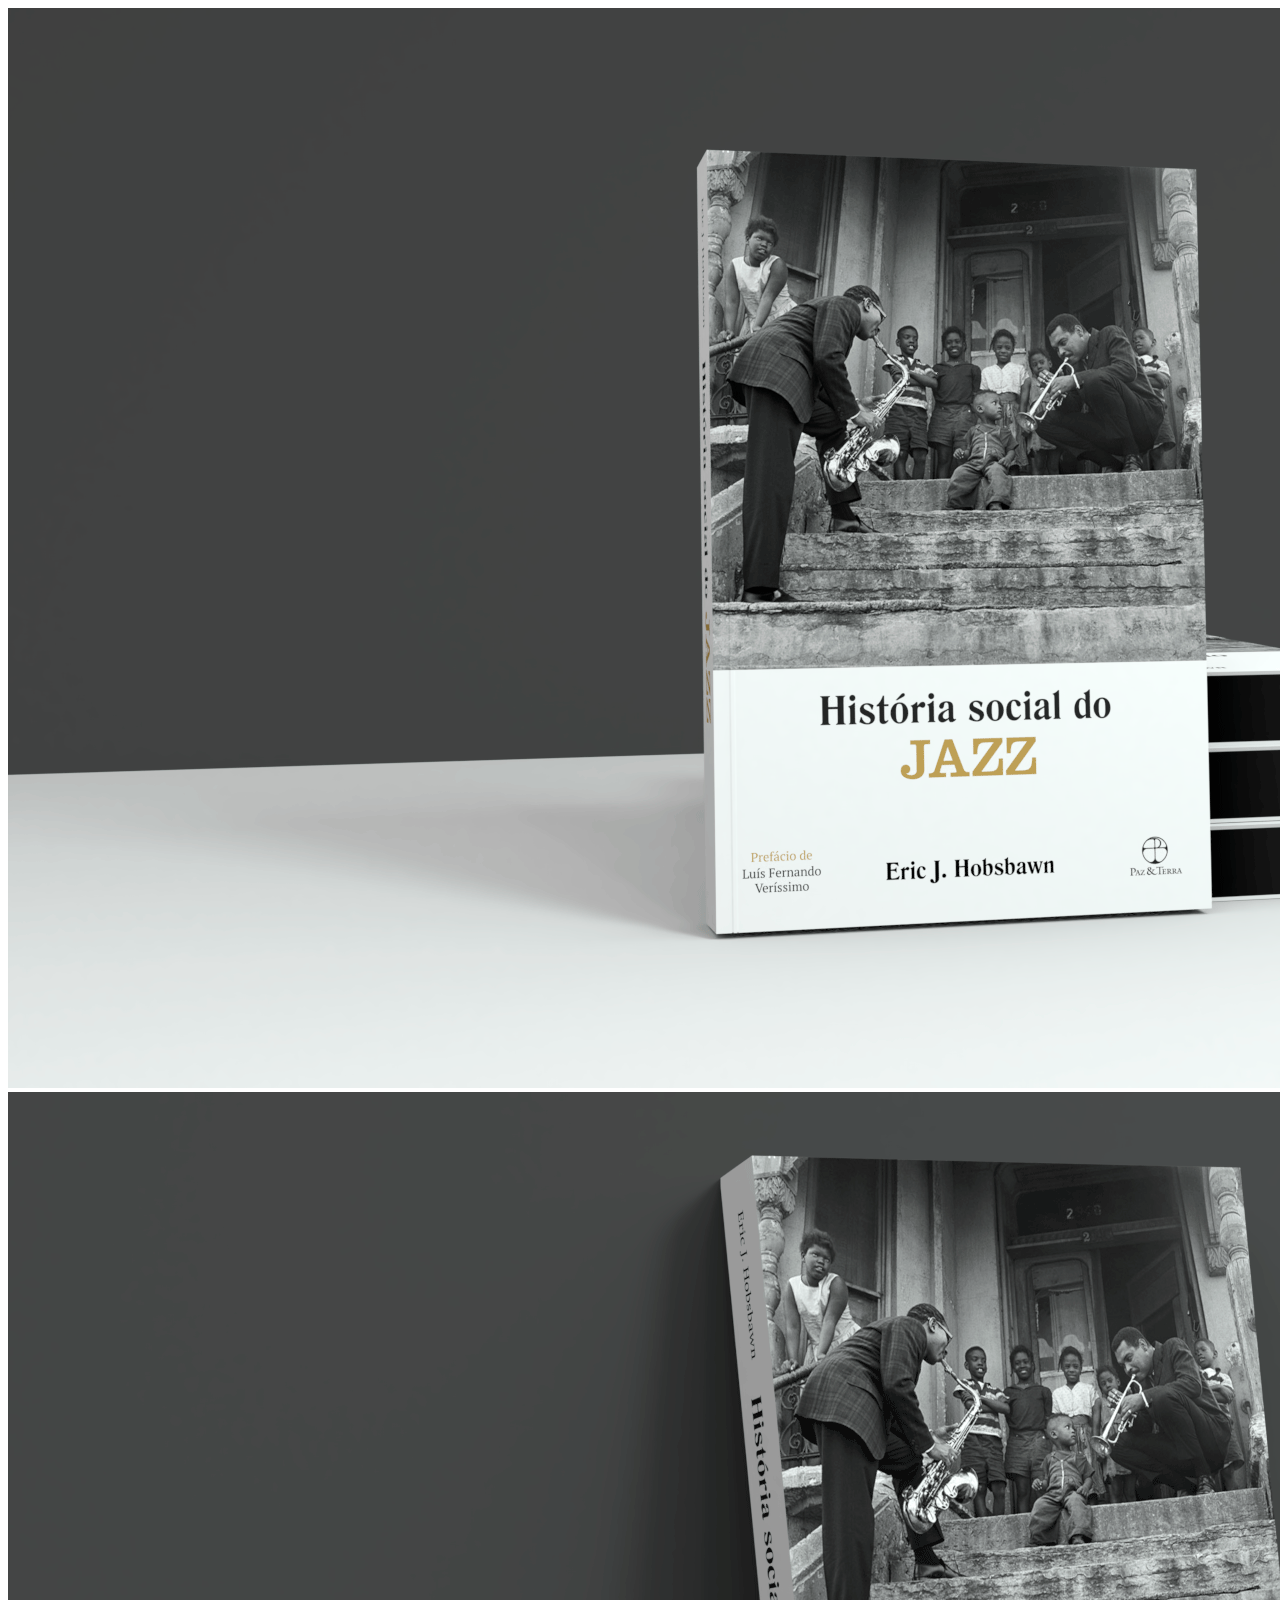
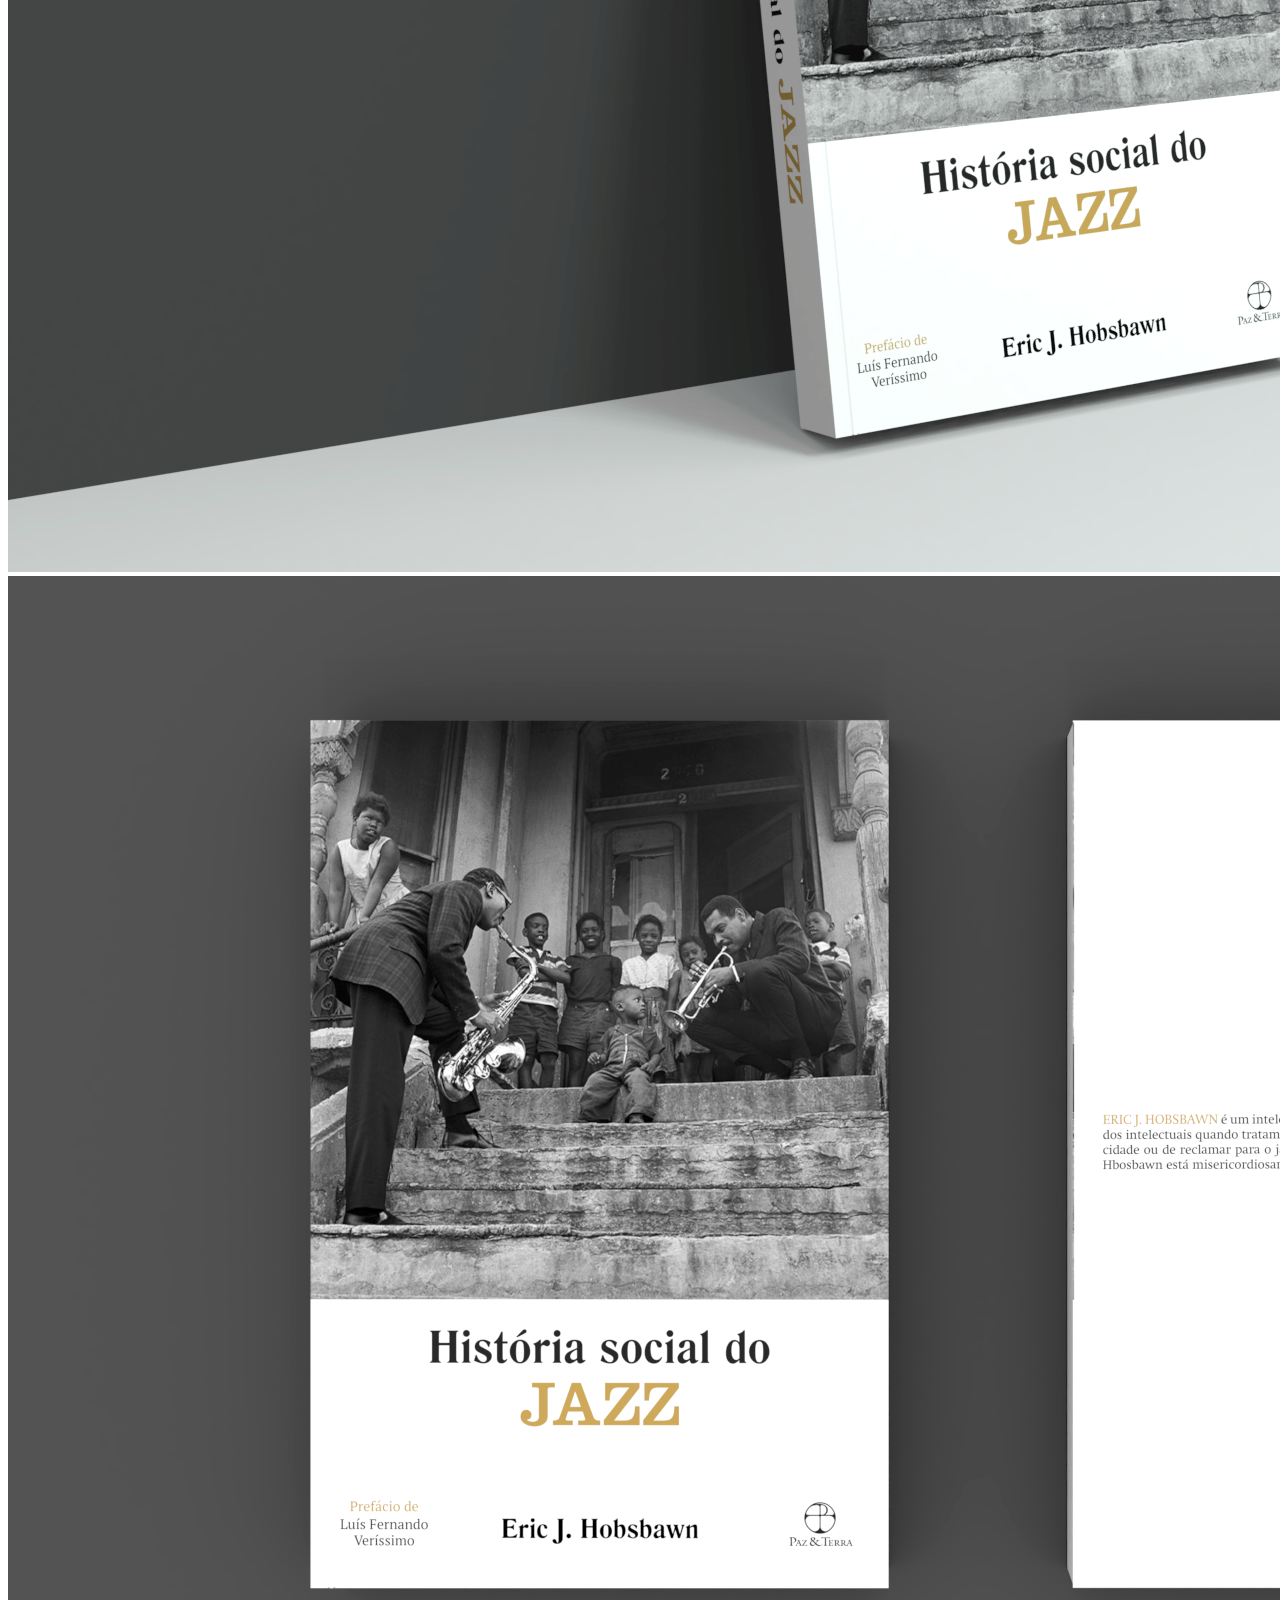
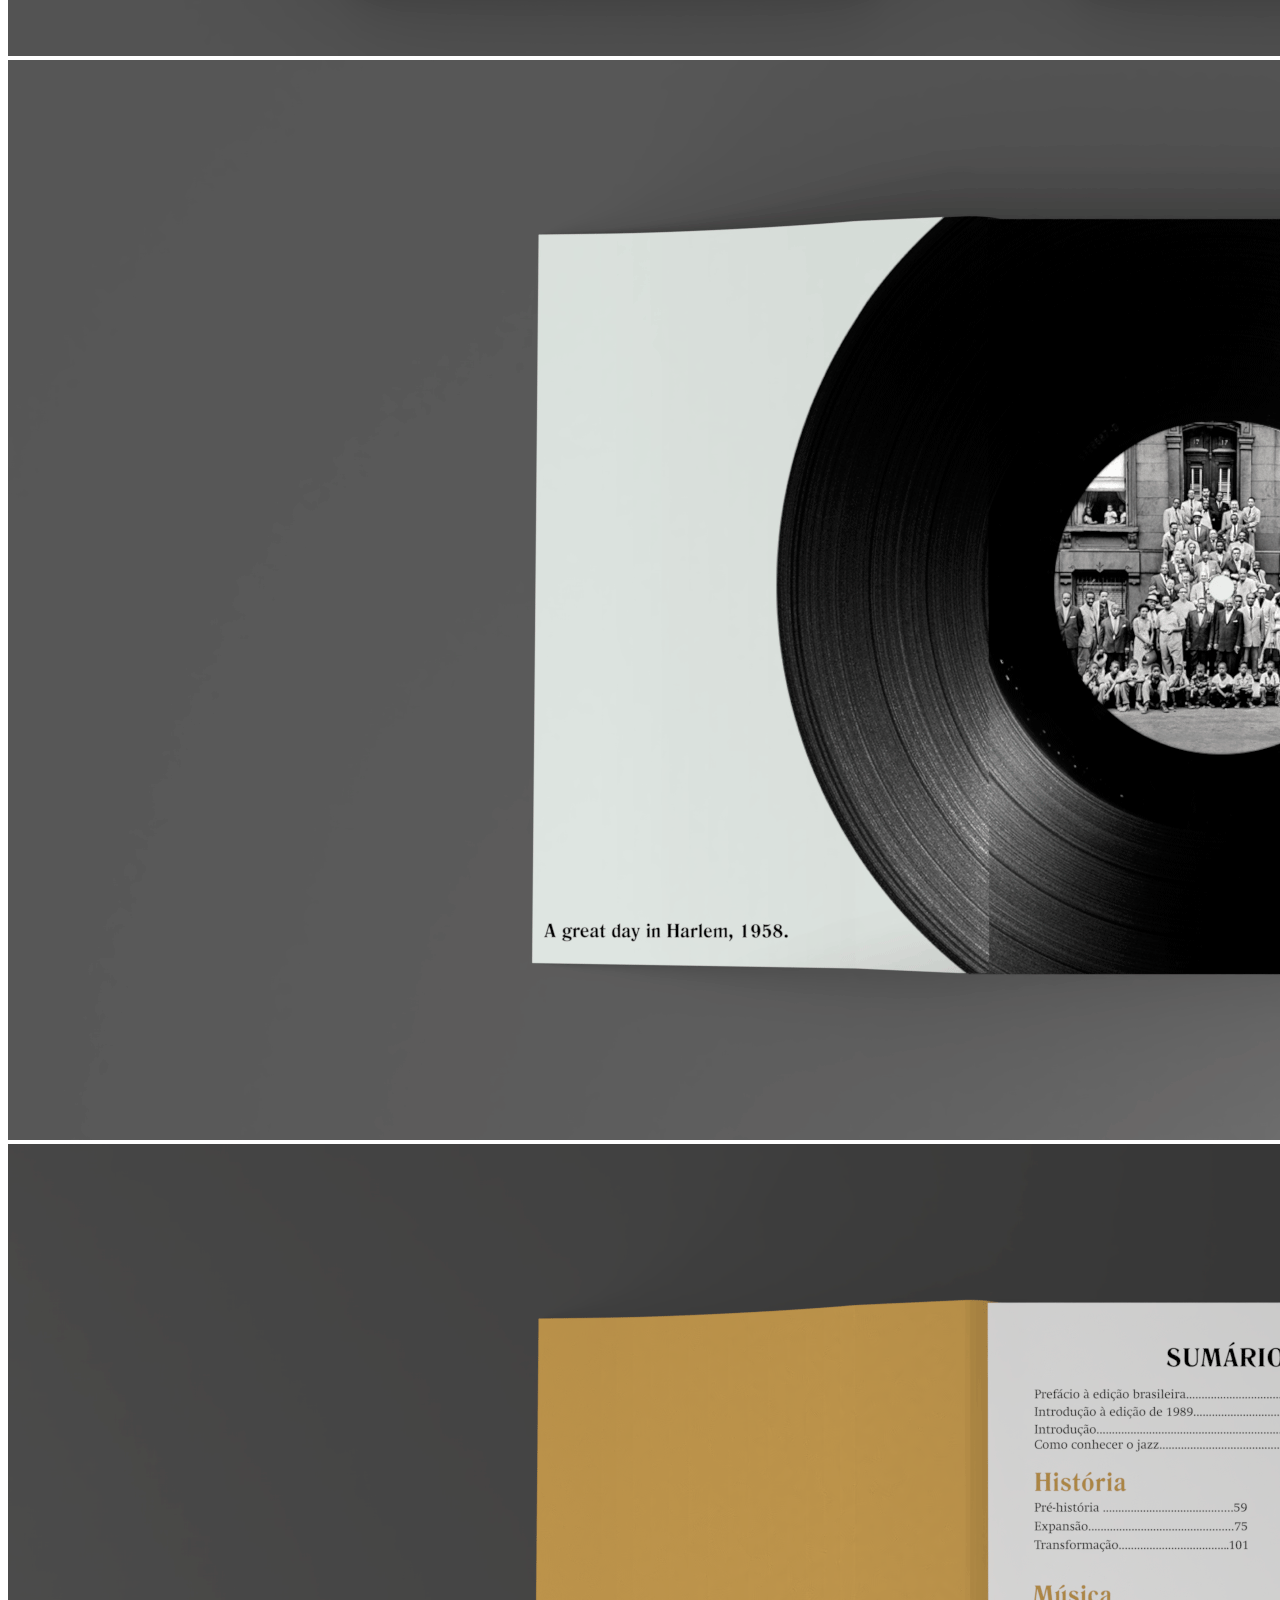
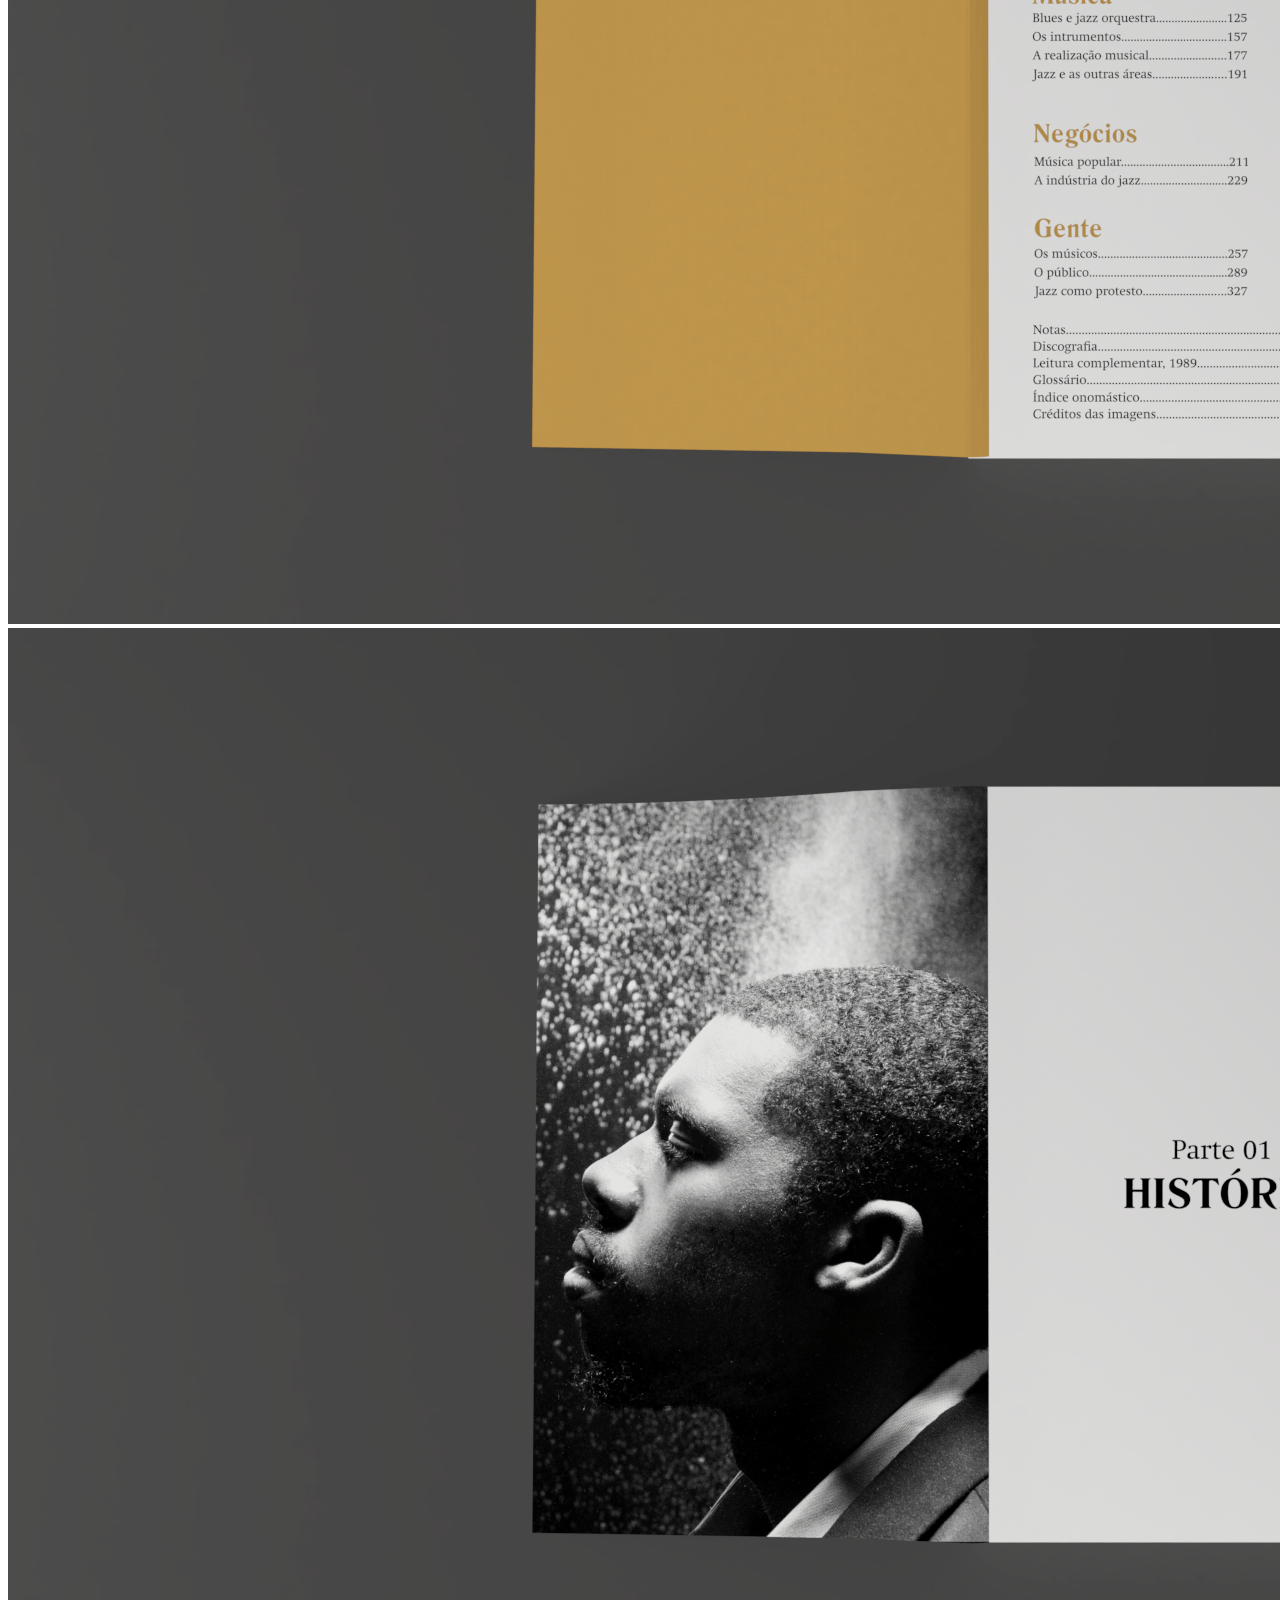
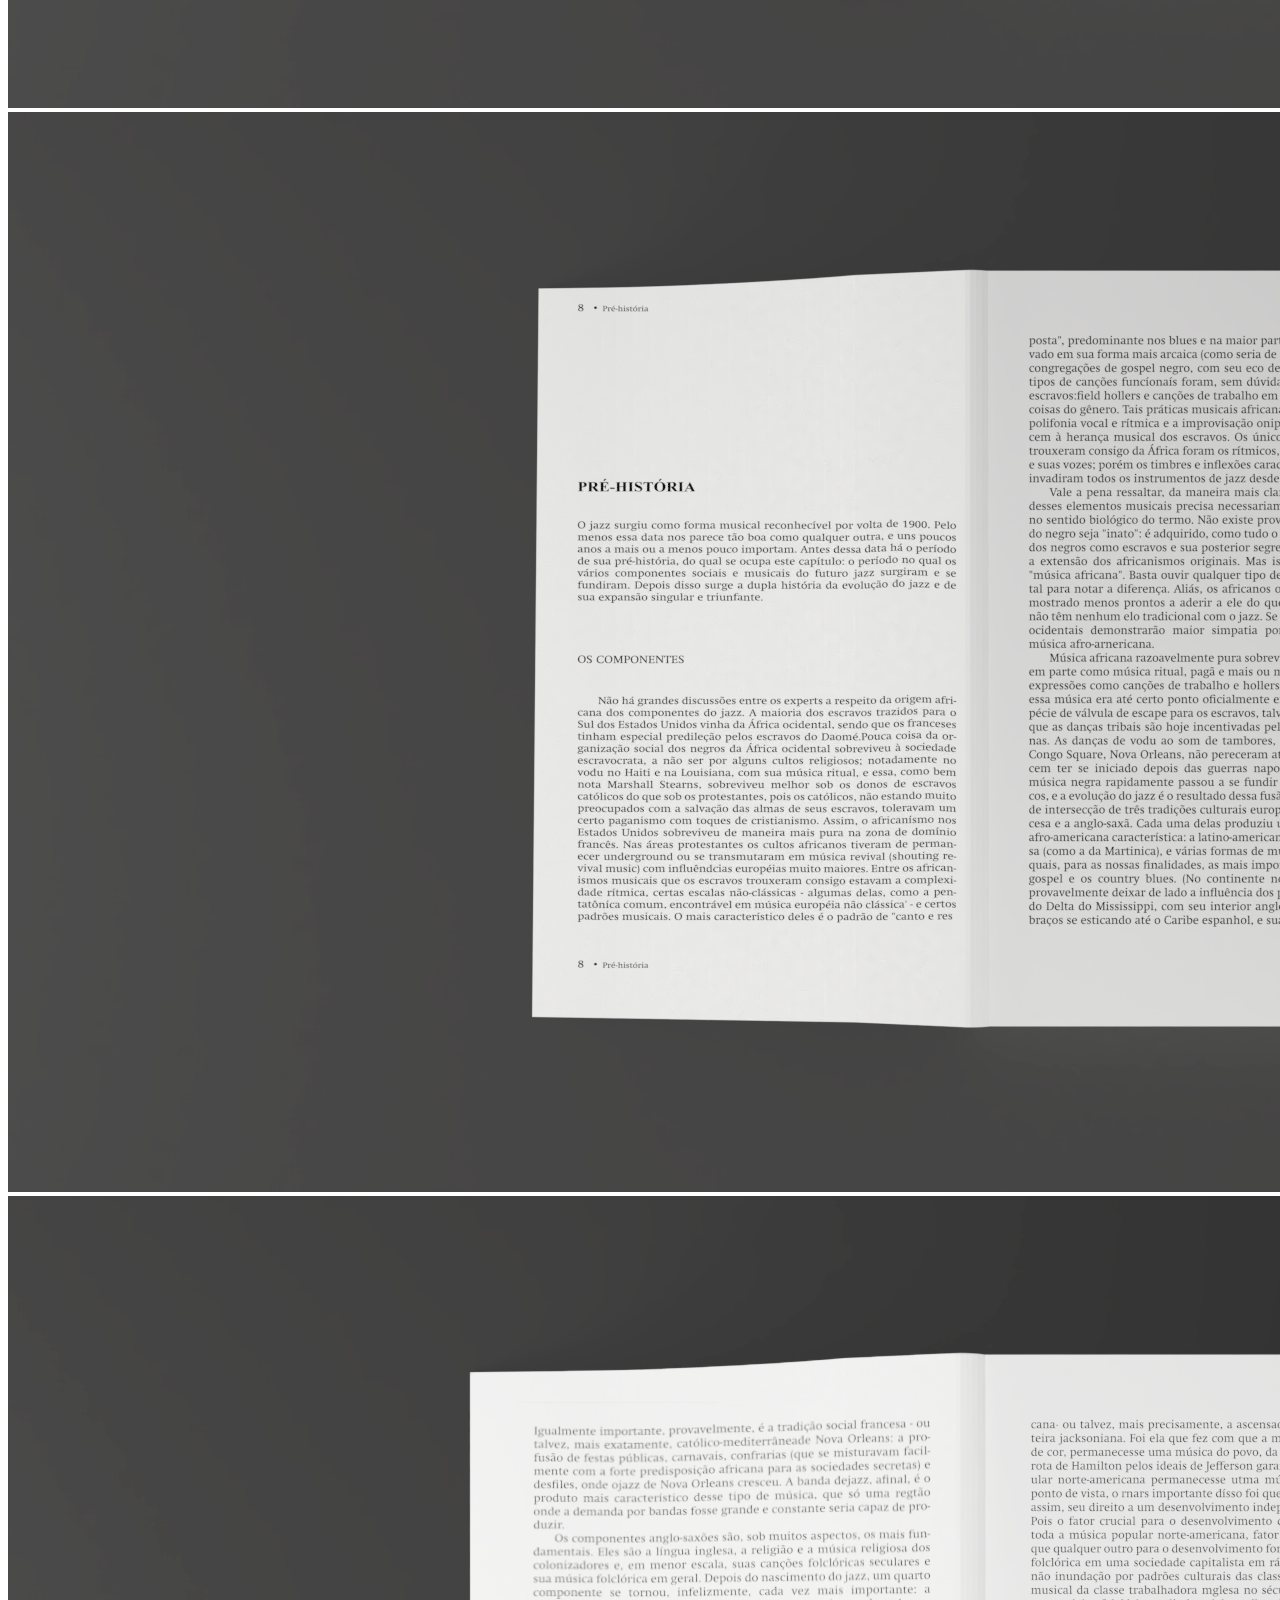
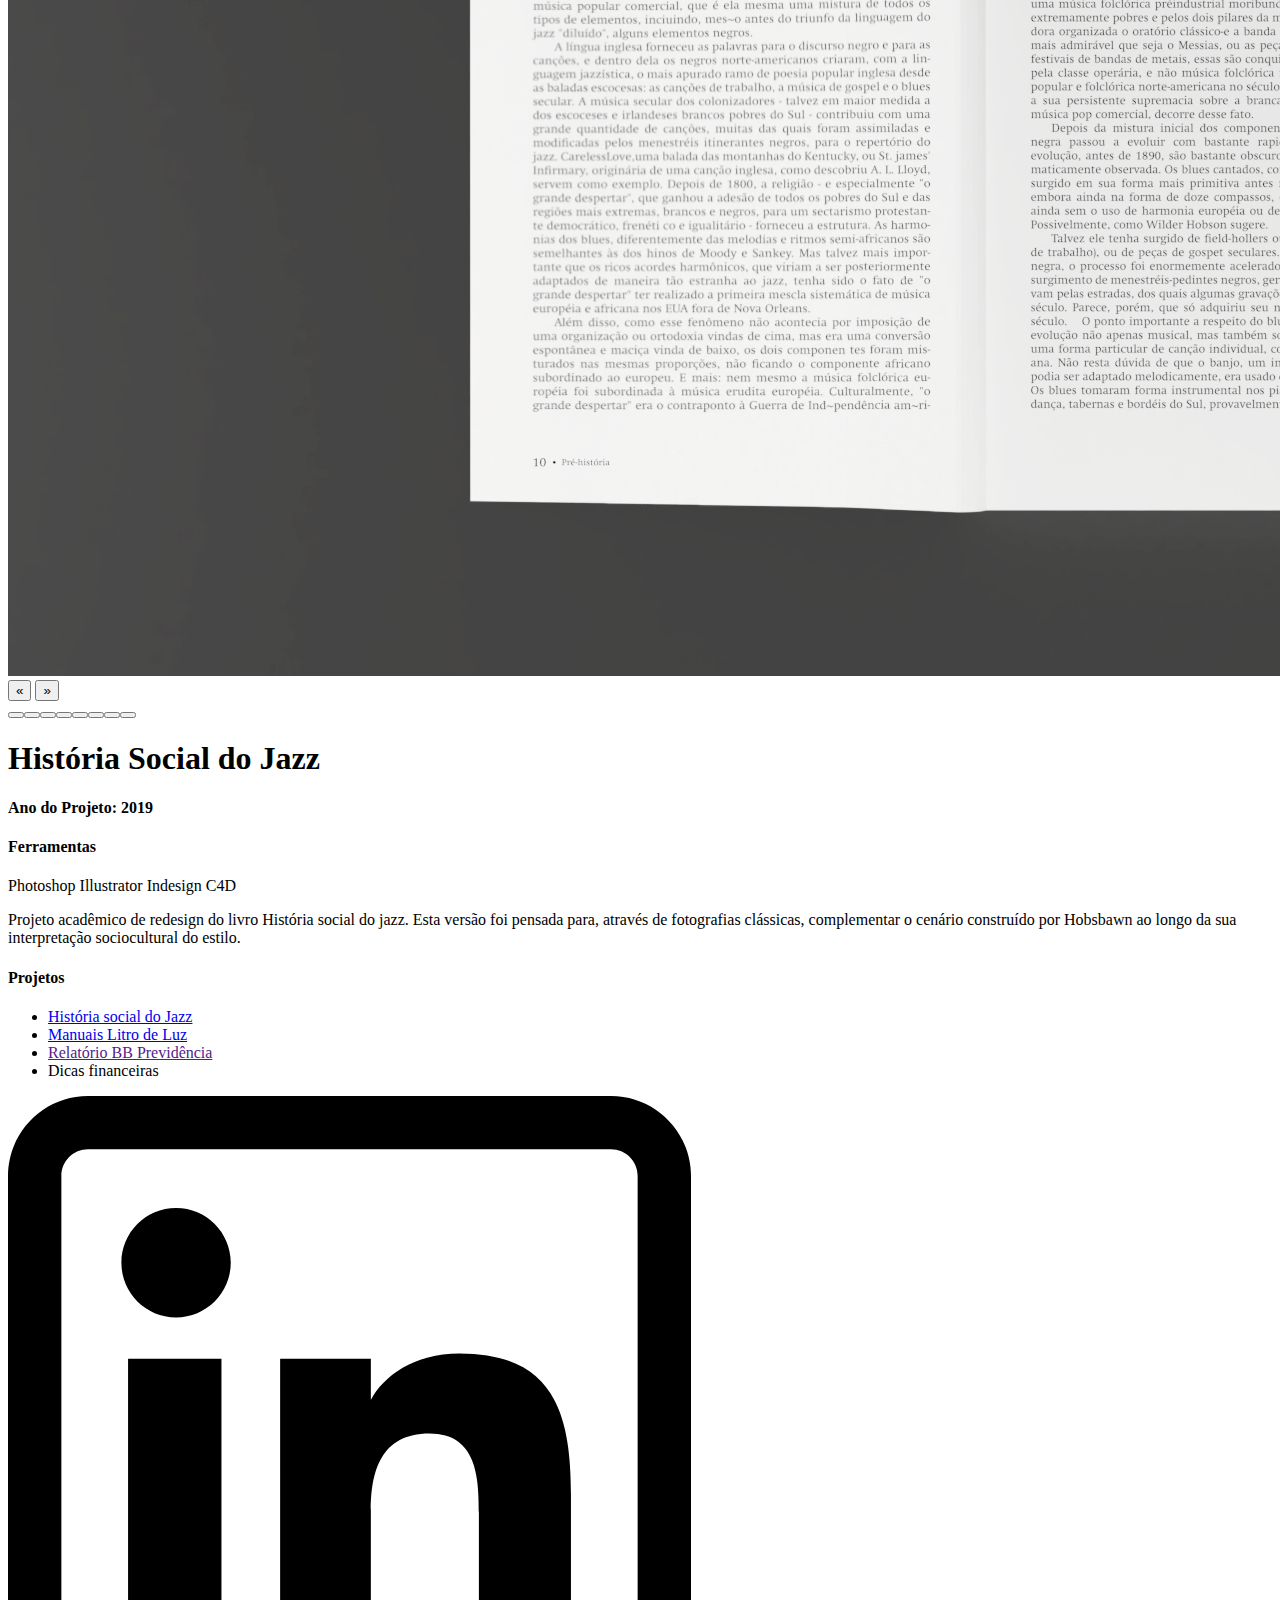
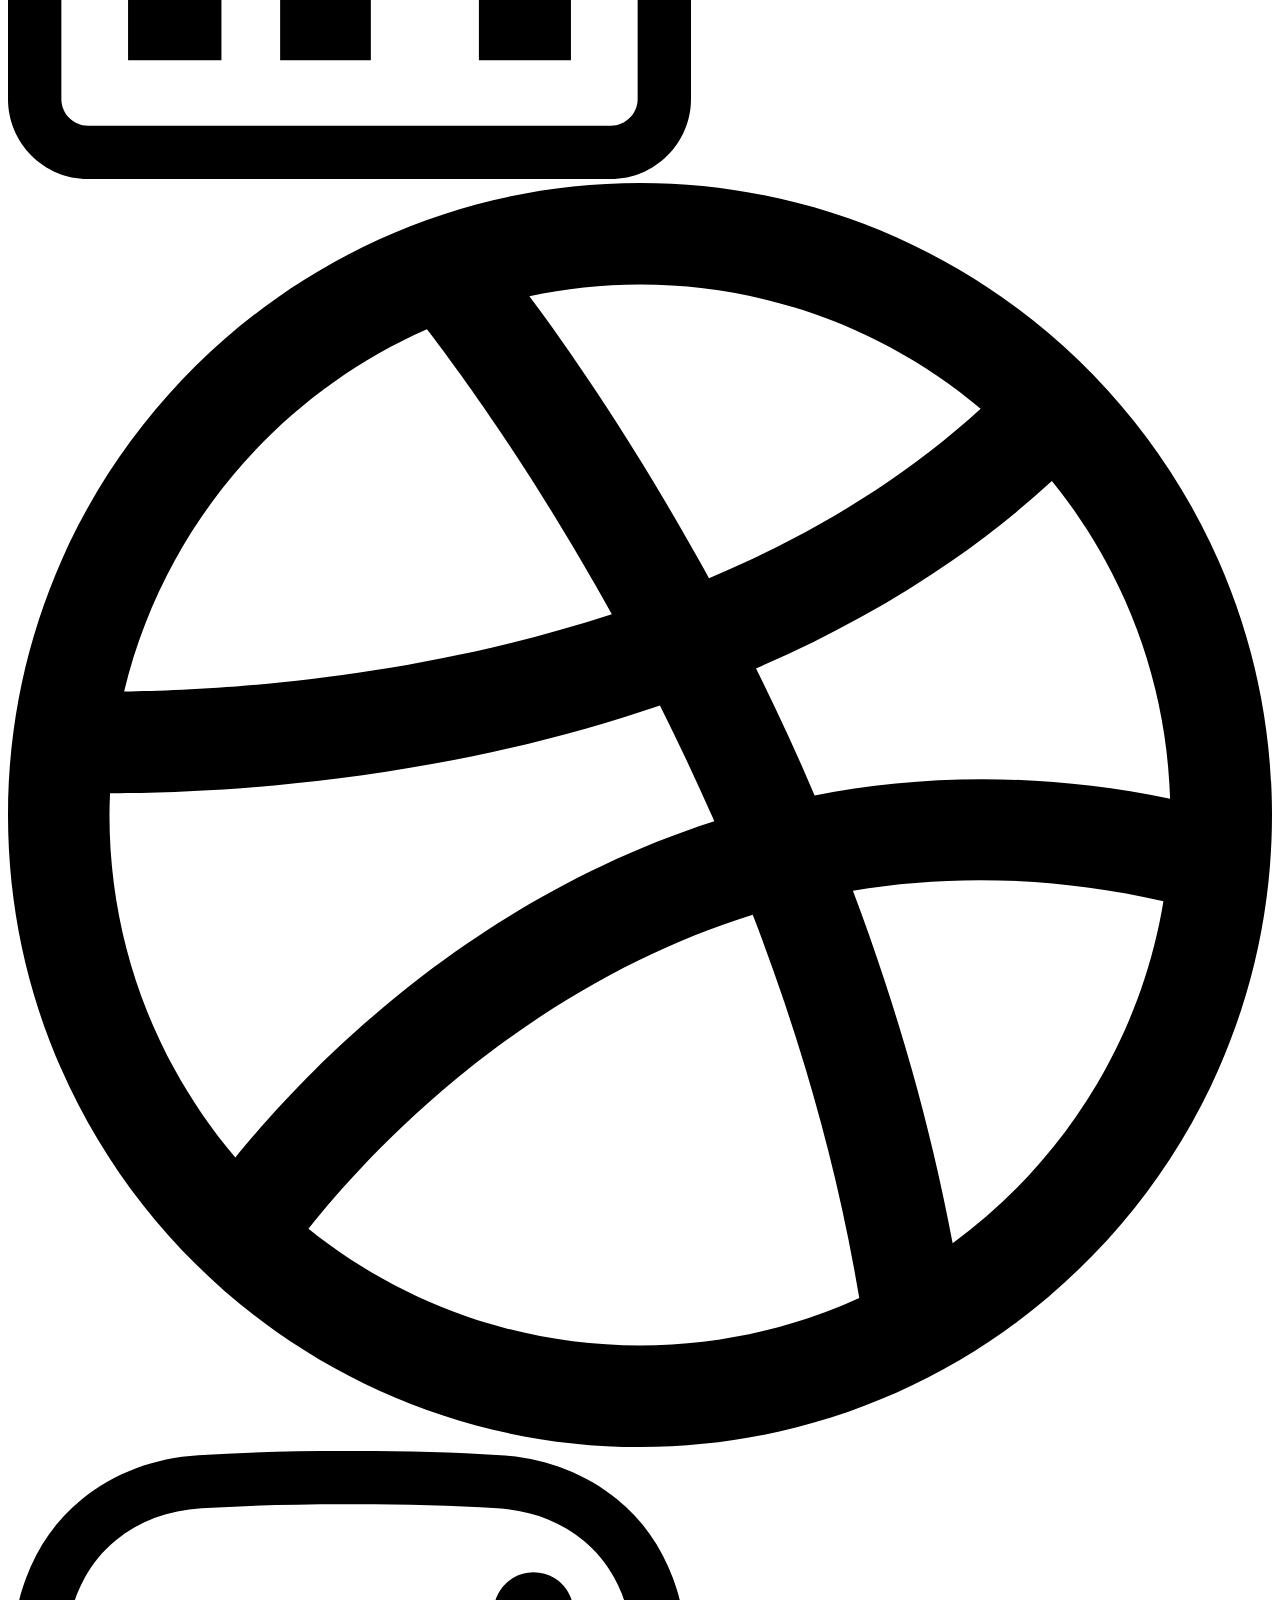
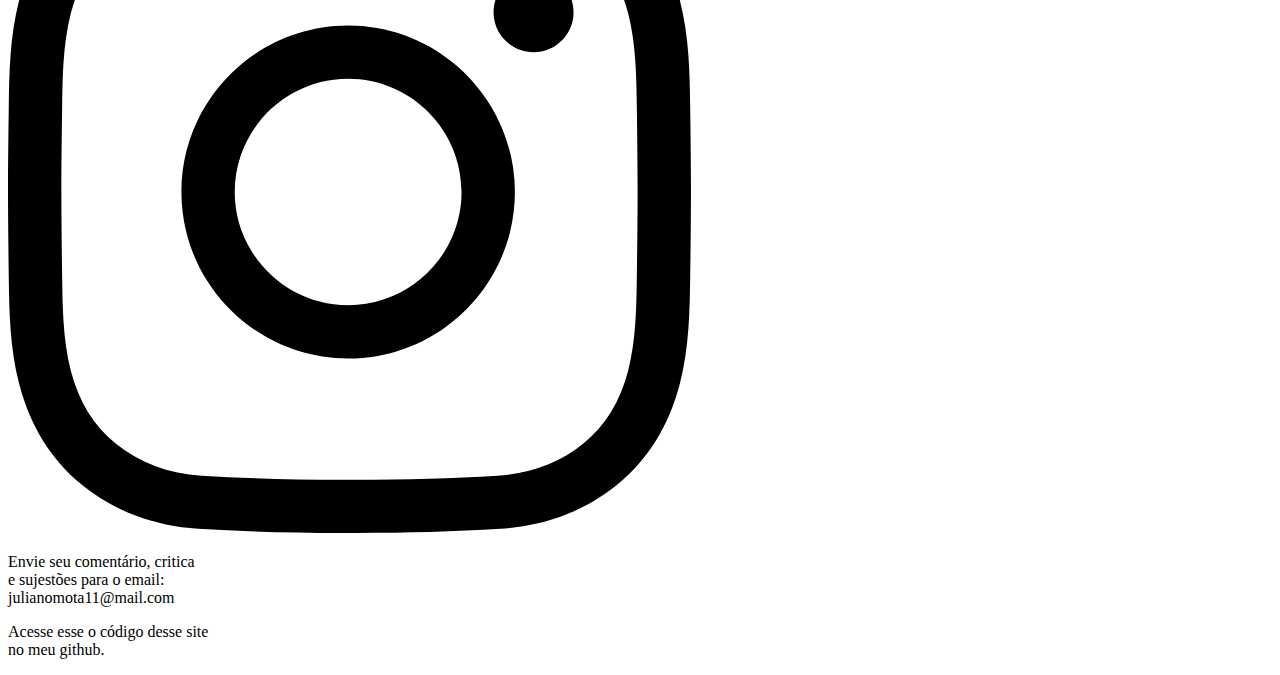
==== jazz.html @ 2bcdec80 "Add files via upload" ====
<!DOCTYPE html>
<html lang ="en">
    <head>
        <meta charset="UTF-8">
        <meta name="viewport" content="width=device-width, initial-scale=1.0">
        <meta http-equiv="X-UA-Compatible" content="ie=edge">
        <title>Portfólio</title>
        <link rel="stylesheet" type="text/css" href="../portfolio/css/glider.min.css">
        <link rel="stylesheet" href="../portfolio/css/jazz.css" >
        <link rel="stylesheet" href="../portfolio/css/header.css" >
        <link rel="stylesheet" href="../portfolio/css/footer.css" >
        <link href="https://fonts.googleapis.com/css?family=Poppins&display=swap" type="text/css"
        rel="stylesheet">
        <link href="https://fonts.googleapis.com/css?family=Roboto+Mono&display=swap" rel="stylesheet"> 
        <link href="https://fonts.googleapis.com/css?family=Open+Sans:400,600,700&display=swap" rel="stylesheet">
        <link href="https://fonts.googleapis.com/css?family=Didact+Gothic&display=swap" rel="stylesheet">
        
    </head>
    <body>
    <div class="glider-contain">
        <div class="glider">
          <div><img src="./images/jazz_background.png"></div>
          <div><img src="./images/jaaz_1.png"></div>
          <div><img src="./images/jazz_2.png"></div>
          <div><img src="./images/jazz_3.png"></div>
          <div><img src="./images/jazz_4.png"></div>
          <div><img src="./images/jazz_5.png"></div>
          <div><img src="./images/jazz_6.png"></div>
          <div><img src="./images/jazz_7.png"></div>
          
        </div>
      
        <button role="button" aria-label="Previous" class="glider-prev">«</button>
        <button role="button" aria-label="Next" class="glider-next">»</button>
        <div role="tablist" class="dots"></div>
      </div>

      <script src="glider.min.js"></script>

      <script>      
            new Glider(document.querySelector('.glider'), {
        slidesToShow: 1,
        dots: '.dots',
        draggable: true,
        arrows: {
            prev: '.glider-prev',
            next: '.glider-next'
        }
        });      
      </script>
    
    <main>
        <h1 class="titulo_projeto"> História Social do Jazz</h1>
        <div class="descricao_projeto">
            <div class="escrito">
                <h4>Ano do Projeto: 2019</h4>
                <h4 class="titulo_ferramentas">Ferramentas</h4>
                <p class="ferramentas"> Photoshop  Illustrator  Indesign  C4D</p>
                <p>Projeto acadêmico de redesign do livro História social do jazz. Esta versão foi pensada para, através de fotografias clássicas,
                complementar o cenário construído por Hobsbawn ao longo da sua interpretação sociocultural do estilo.</p> 
            </div>

            
        </div>

        <!--
        <div class="photos">
            <div>
                <img class="img_body" src="./images/jazz_3.png">
            </div>
            <div>
                <img class="img_body" src="./images/jazz_4.png">
            </div>
        </div>
            <div class="inter_text">
                <p>As fotografia em ordem:  (I) <a href="https://www.theguardian.com/music/gallery/2018/dec/17/a-great-day-in-harlem-behind-art-kaness-classic-1958-jazz-photograph"> Great Day in Harlem</a> fotográfo: Art Kane. Flying Lotus fotográfo: desconhecido.
                . <br>
            </div>
        <img class="img_body" src="./images/jazz_5.png">
        <img class="img_body" src="./images/jazz_6.png">
        <img class="img_body" src="./images/jazz_7.png">
        -->
    </main>

        <footer>               
            <div class="left_footer">
                <h4>Projetos</h4>
                <ul>
                <li><a href="/jazz.html">História social do Jazz</a></li>
                    <li><a href="/litro.html">Manuais Litro de Luz</a></li>
                    <li><a href="">Relatório BB Previdência</a></li>
                    <li><a>Dicas financeiras</a></li>                     
                </ul>
            </div>
            <div class="right_footer">
                    <div class="row_icons">
                        <a  class="icon" target="_blank" href="https://www.linkedin.com/in/freitasjuliano/"><img src="./images/linkedin.svg"></img></a>
                        <a class="icon" target="_blank" href="https://dribbble.com/JulianoF"><img src="./images/basketball.svg"></img></a>
                        <a class="icon" target="_blank" href="https://www.instagram.com/skatepapel/"><img src="./images/instagram.svg"></img></a>
                    </div>
                    <div class="email">
                        <p>
                        Envie seu comentário, critica <br>
                        e sujestões para o email: <br>
                        julianomota11@mail.com</p>
                    </div>
                    <div class="github">
                        <p>
                            Acesse esse o código desse site<br>
                            no meu github.
                        </p>
                    </div>
            </div>
        </footer>
    
    </body>
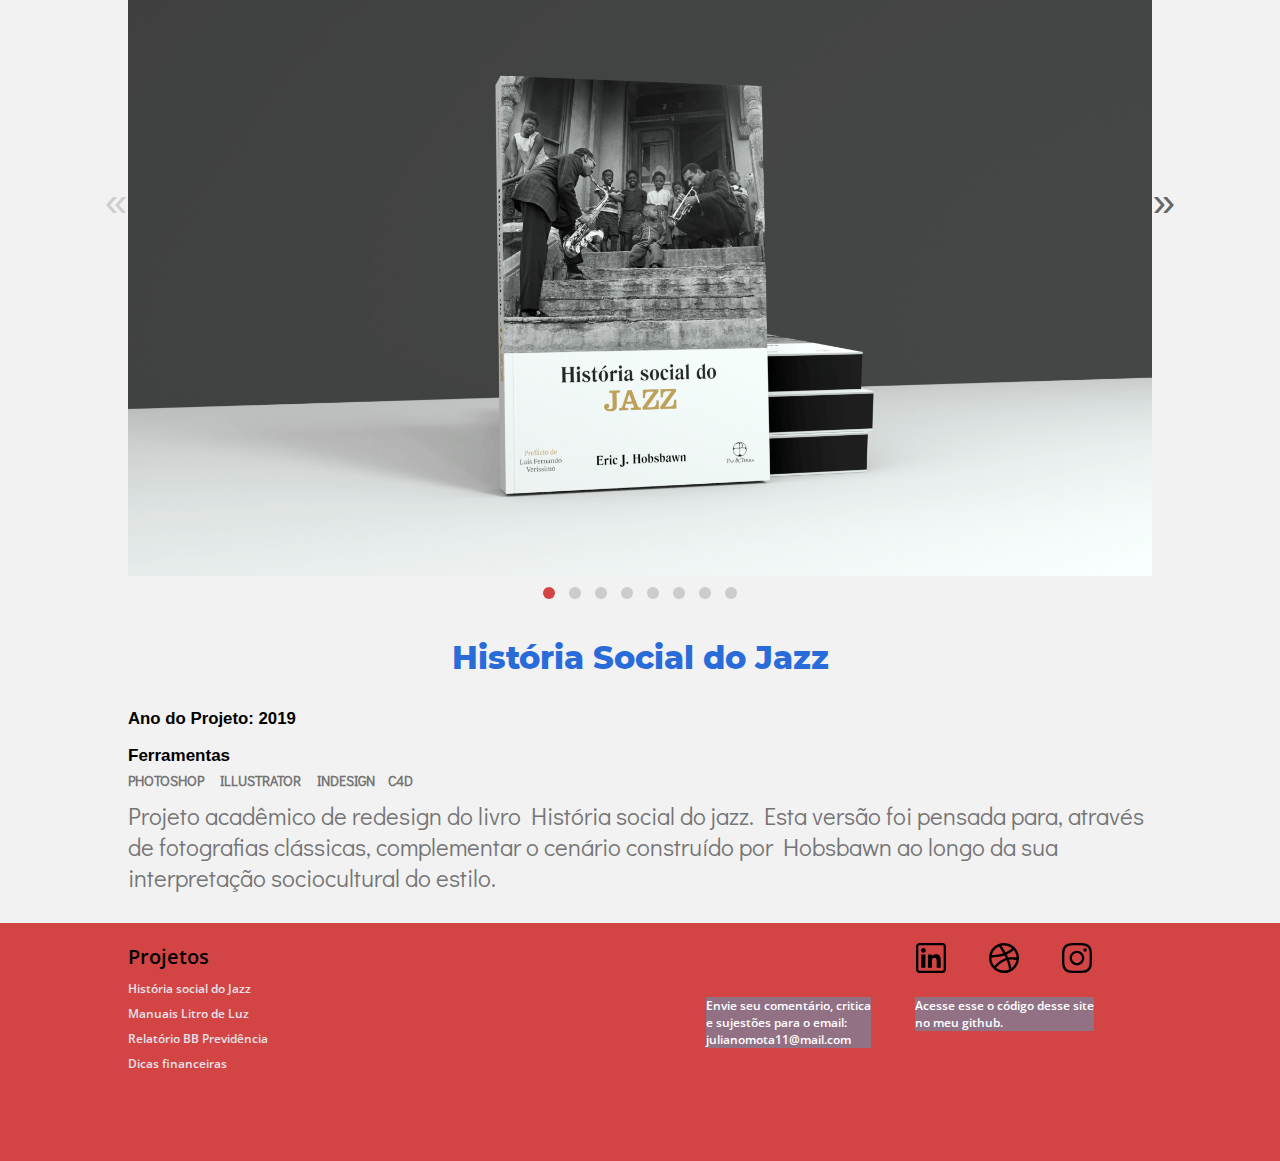
==== commit a09e1578: "Update jazz.html" ====
--- a/jazz.html
+++ b/jazz.html
@@ -5,10 +5,10 @@
         <meta name="viewport" content="width=device-width, initial-scale=1.0">
         <meta http-equiv="X-UA-Compatible" content="ie=edge">
         <title>Portfólio</title>
-        <link rel="stylesheet" type="text/css" href="../portfolio/css/glider.min.css">
-        <link rel="stylesheet" href="../portfolio/css/jazz.css" >
-        <link rel="stylesheet" href="../portfolio/css/header.css" >
-        <link rel="stylesheet" href="../portfolio/css/footer.css" >
+        <link rel="stylesheet" type="text/css" href="/css/glider.min.css">
+        <link rel="stylesheet" href="/css/jazz.css" >
+        <link rel="stylesheet" href="/css/header.css" >
+        <link rel="stylesheet" href="/css/footer.css" >
         <link href="https://fonts.googleapis.com/css?family=Poppins&display=swap" type="text/css"
         rel="stylesheet">
         <link href="https://fonts.googleapis.com/css?family=Roboto+Mono&display=swap" rel="stylesheet"> 
@@ -19,14 +19,14 @@
     <body>
     <div class="glider-contain">
         <div class="glider">
-          <div><img src="./images/jazz_background.png"></div>
-          <div><img src="./images/jaaz_1.png"></div>
-          <div><img src="./images/jazz_2.png"></div>
-          <div><img src="./images/jazz_3.png"></div>
-          <div><img src="./images/jazz_4.png"></div>
-          <div><img src="./images/jazz_5.png"></div>
-          <div><img src="./images/jazz_6.png"></div>
-          <div><img src="./images/jazz_7.png"></div>
+          <div><img src="/images/jazz_background.png"></div>
+          <div><img src="/images/jaaz_1.png"></div>
+          <div><img src="/images/jazz_2.png"></div>
+          <div><img src="/images/jazz_3.png"></div>
+          <div><img src="/images/jazz_4.png"></div>
+          <div><img src="/images/jazz_5.png"></div>
+          <div><img src="/images/jazz_6.png"></div>
+          <div><img src="/images/jazz_7.png"></div>
           
         </div>
       
@@ -66,19 +66,19 @@
         <!--
         <div class="photos">
             <div>
-                <img class="img_body" src="./images/jazz_3.png">
+                <img class="img_body" src="/images/jazz_3.png">
             </div>
             <div>
-                <img class="img_body" src="./images/jazz_4.png">
+                <img class="img_body" src="/images/jazz_4.png">
             </div>
         </div>
             <div class="inter_text">
                 <p>As fotografia em ordem:  (I) <a href="https://www.theguardian.com/music/gallery/2018/dec/17/a-great-day-in-harlem-behind-art-kaness-classic-1958-jazz-photograph"> Great Day in Harlem</a> fotográfo: Art Kane. Flying Lotus fotográfo: desconhecido.
                 . <br>
             </div>
-        <img class="img_body" src="./images/jazz_5.png">
-        <img class="img_body" src="./images/jazz_6.png">
-        <img class="img_body" src="./images/jazz_7.png">
+        <img class="img_body" src="/images/jazz_5.png">
+        <img class="img_body" src="/images/jazz_6.png">
+        <img class="img_body" src="/images/jazz_7.png">
         -->
     </main>
 
@@ -113,4 +113,4 @@
             </div>
         </footer>
     
-    </body>+    </body>
--- a/css/glider.min.css
+++ b/css/glider.min.css
@@ -0,0 +1 @@
+.glider,.glider-contain{margin:0 auto;position:relative}.glider,.glider-track{transform:translateZ(0)}.glider-dot,.glider-next,.glider-prev{border:0;padding:0;user-select:none;outline:0}.glider-contain{width:100%}.glider{overflow-y:hidden;-webkit-overflow-scrolling:touch;-ms-overflow-style:none}.glider-track{width:100%;margin:0;padding:0;display:flex;z-index:1}.glider.draggable{user-select:none;cursor:-webkit-grab;cursor:grab}.glider.draggable .glider-slide img{user-select:none;pointer-events:none}.glider.drag{cursor:-webkit-grabbing;cursor:grabbing}.glider-slide{user-select:none;justify-content:center;align-content:center;width:100%;min-width:150px}.glider-slide img{max-width:100%}.glider::-webkit-scrollbar{opacity:0;height:0}.glider-next,.glider-prev{position:absolute;background:0 0;z-index:2;font-size:40px;text-decoration:none;left:-23px;top:30%;cursor:pointer;color:#666;opacity:1;line-height:1;transition:opacity .5s cubic-bezier(.17,.67,.83,.67),color .5s cubic-bezier(.17,.67,.83,.67)}.glider-next:focus,.glider-next:hover,.glider-prev:focus,.glider-prev:hover{color:#ccc}.glider-next{right:-23px;left:auto}.glider-next.disabled,.glider-prev.disabled{opacity:.25;color:#666;cursor:default}.glider-hide{opacity:0}.glider-dots{user-select:none;display:flex;flex-wrap:wrap;justify-content:center;margin:0 auto;padding:0}.glider-dot{display:block;cursor:pointer;color:#ccc;border-radius:999px;background:#ccc;width:12px;height:12px;margin:7px}.glider-dot:focus,.glider-dot:hover{background:#ddd}.glider-dot.active{background:#D34444}@media(max-width:36em){.glider::-webkit-scrollbar{opacity:1;-webkit-appearance:none;width:7px;height:3px}.glider::-webkit-scrollbar-thumb{opacity:1;border-radius:99px;background-color:rgba(156,156,156,.25);-webkit-box-shadow:0 0 1px rgba(255,255,255,.25);box-shadow:0 0 1px rgba(255,255,255,.25)}}
--- a/css/jazz.css
+++ b/css/jazz.css
@@ -0,0 +1,159 @@
+*{
+    margin: 0 auto;
+    padding: 0;
+    box-sizing: border-box;
+}
+@font-face{
+    src: url(../fonts/Montserrat-ExtraBold.ttf);
+    font-family: montserrat;
+    
+}
+
+@font-face{
+    src: url(../fonts/Montserrat-Regular.ttf);
+    font-family: montserrat-regular;
+    
+}
+
+@font-face{
+  src: url(../fonts/clarendon-lt-std-roman.otf);
+  font-family: Clarendon;
+}
+
+body {
+    background-color: #f2f2f2;
+}
+
+.glider-contain {
+    scrollbar-width: none;
+    width: 60vw;
+    
+}
+
+::-webkit-scrollbar {
+    display: none;
+}
+
+main {
+    display: grid;
+    width: 80vw;
+}
+
+
+.titulo_projeto{
+    font-family: montserrat;
+    font-size: 2.2rem;
+    color: #2a6bda !important;
+    text-align: center;
+    margin-bottom: 1em;
+    margin-top: 1em;
+}
+
+.descricao_projeto p, .inter_text {
+    font-family: 'Didact Gothic', sans-serif;
+    color:#757575;
+    font-size: 26px;
+}
+
+.descricao_projeto {
+    justify-items: center;
+    align-items: center;
+    justify-content: center;
+    display: grid;
+    grid-template-columns: 60% 30%;
+    grid-template-rows: auto;
+    grid-gap: 15%;
+    max-height: auto;
+}
+
+.descricao_projeto h4 {
+    font-family: 'Lato', sans-serif;
+    font-size: 1.3rem;
+    color:black;
+    margin-bottom: 1em;
+
+}
+
+.titulo_ferramentas {
+    margin-bottom: 5px !important;
+    font-size: 17px !important;
+}
+
+.img_body img{
+    max-width: auto;
+    max-height: 400px;    
+    margin-left: 0;
+    margin-right: 0;
+    box-sizing: border-box;
+}
+
+.ferramentas {
+    font-size: 14px !important;
+    text-transform: uppercase;
+    font-weight: bold;
+    color: #757575;
+    word-spacing: 10px;
+    font-family: 'Open Sans', sans-serif;
+    font-weight: 700;
+    margin-bottom: 10px;
+}
+
+@media only screen and (min-width: 300px) {
+
+    .glider-contain {
+        width: 100vw;
+    }
+
+    .glider-prev, .glider-next {
+        display: none;
+    }
+
+    main {
+        margin-bottom: 30px;
+    }
+
+    .descricao_projeto {
+        display: grid;
+        grid-template-columns: 1fr !important;
+        grid-template-rows: 1fr !important;
+        width: 80vw;
+        margin: 0;
+        grid-gap: 1rem;
+    }
+
+    .titulo_projeto {
+        font-size: 1.4rem;
+    }
+
+    .escrito h4 {
+        font-size: 1.05rem;
+    }
+
+    .escrito p {
+        font-size: 1.5em;
+    }
+    
+    .ferramentas {
+        font-size: 1.4rem;
+    }
+
+    .img_body img {
+        height: 20vh;
+    }
+
+}
+@media only screen and (min-width: 1024px) {
+
+.glider-contain {
+    width: 80vw;
+}
+
+.glider-prev, .glider-next {
+    display: flex;
+}
+
+.titulo_projeto {
+    font-size: 2rem;
+}
+
+}--- a/css/header.css
+++ b/css/header.css
@@ -0,0 +1,57 @@
+*{
+    margin: 0 auto;
+    padding: 0;
+    box-sizing: border-box;
+}
+@font-face{
+    src: url(../fonts/Montserrat-ExtraBold.ttf);
+    font-family: montserrat;
+    
+}
+
+@font-face{
+    src: url(../fonts/Montserrat-Regular.ttf);
+    font-family: montserrat-regular;
+    
+}
+
+@font-face{
+  src: url(../fonts/clarendon-lt-std-roman.otf);
+  font-family: Clarendon;
+}
+
+.header-principal {
+    display: block;
+    text-decoration: none;
+    background-color: #308DFC;
+    text-align: left;
+    
+}
+
+.header-principal a {
+    font-family: montserrat-regular;
+    text-decoration:none;
+    color:white;
+    display: inline-block;
+    padding: 15px 10px;
+    text-align: right;
+}
+
+.header-principal a:hover {
+ font-weight: 700;
+}
+
+
+@media only screen and (min-width: 768px) {
+
+    .header-principal a {
+      font-size: 22px;
+      padding: 30px 40px;
+    }
+
+@media only screen and (min-width: 1024px) {
+      .header-principal a {
+        font-size: 22px;
+        padding: 15px 40px;
+      }
+    }--- a/css/footer.css
+++ b/css/footer.css
@@ -0,0 +1,187 @@
+footer {
+    background-color: #D34444;
+    display: flex;
+    max-width: 100vw;
+}
+
+footer a {
+    text-decoration: none;
+    color:black;
+}
+
+footer a:hover {
+    opacity: 0.6;
+}
+
+footer ul {
+    list-style: none;
+    margin: 10px 0;
+}
+
+footer li {
+    font-family: 'Open Sans', sans-serif !important;
+    font-weight: 600;
+    margin: 8px 0;
+}
+
+footer h4{
+margin-top: 1em;
+align-items: center;
+justify-content: center;
+font-family: 'Open Sans', sans-serif !important;
+font-weight: 600;
+font-size: 20px;
+}
+
+footer img {
+    width: 30px;
+      height: 30px;
+      margin: 20px;
+}
+  
+  footer img:hover{
+    opacity: 0.7;
+}
+
+.right_footer {
+    font-family: 'Open Sans', sans-serif !important;
+font-weight: 600;
+}
+
+
+/*.right_footer {
+    display: grid;
+    grid-template-rows: 1fr 2fr;
+    grid-template-columns: 1fr 1fr;
+    grid-template-areas: "one two"
+                        "three four";
+}
+
+.row_icons {
+    grid-area: two;  
+    margin-right: 0;  
+}
+
+.email {
+    grid-area: three;
+    font-family: 'Open Sans', sans-serif !important;
+    font-weight: 600;
+}
+
+.github {
+    grid-area: four;
+    font-family: 'Open Sans', sans-serif !important;
+    font-weight: 600;
+}
+
+*/
+
+
+.email, .github {
+    background-color: #937185;
+    color: white;
+}
+@media only screen and (min-width: 300px) {
+
+    footer{
+        height: auto;
+        display: grid;
+        grid-template-rows: 1fr ;
+        grid-template-columns: 1fr ;
+        grid-template-areas: "one"
+                            "two";
+    }
+    
+    .left_footer {
+       align-items: center;
+        grid-area: one;
+        margin-left: 0 auto;
+        text-align: center;
+    }
+
+    .left_footer a {
+        color: #E7E2E8;
+    }
+
+    .right_footer {
+        text-align: center;
+        align-items: center;
+        grid-area: two;
+        margin-left: 0 auto;
+        margin-bottom: 1rem;
+    }
+
+    .email{
+        margin-bottom: 1rem;  
+    }
+}
+
+@media only screen and (min-width: 768px) {
+
+    footer{
+        height: auto;
+        display: grid;
+        grid-template-columns: 1fr ;
+        grid-template-areas: "a  b";
+    }
+
+
+    .left_footer {
+        grid-area: a;
+    }
+    
+    .right_footer {
+        grid-area: b;
+        display: grid;
+        grid-template-rows: 1fr 2fr;
+        grid-template-columns: 1fr 1fr;
+        grid-template-areas: "one two"
+                            "three four";
+        text-align: left;
+        margin-right: 40px;
+    }
+    
+    .row_icons {
+        grid-area: two;  
+        margin-right: 0;  
+    }
+    
+    .email {
+        grid-area: three;
+        font-family: 'Open Sans', sans-serif !important;
+        font-weight: 600;
+    }
+    
+    .github {
+        grid-area: four;
+        font-family: 'Open Sans', sans-serif !important;
+        font-weight: 600;
+    }
+
+    .email, .github {
+        align-self: baseline;
+    }
+}
+
+@media only screen and (min-width: 1024px) {
+
+    footer {
+        padding: 0 10%;
+    }
+
+    .left_footer, .right_footer {
+        font-size: 12px;
+    }
+
+    .left_footer {
+        text-align: left;
+        align-items: flex-start;
+        margin: 0;
+        
+    }
+
+
+
+
+
+}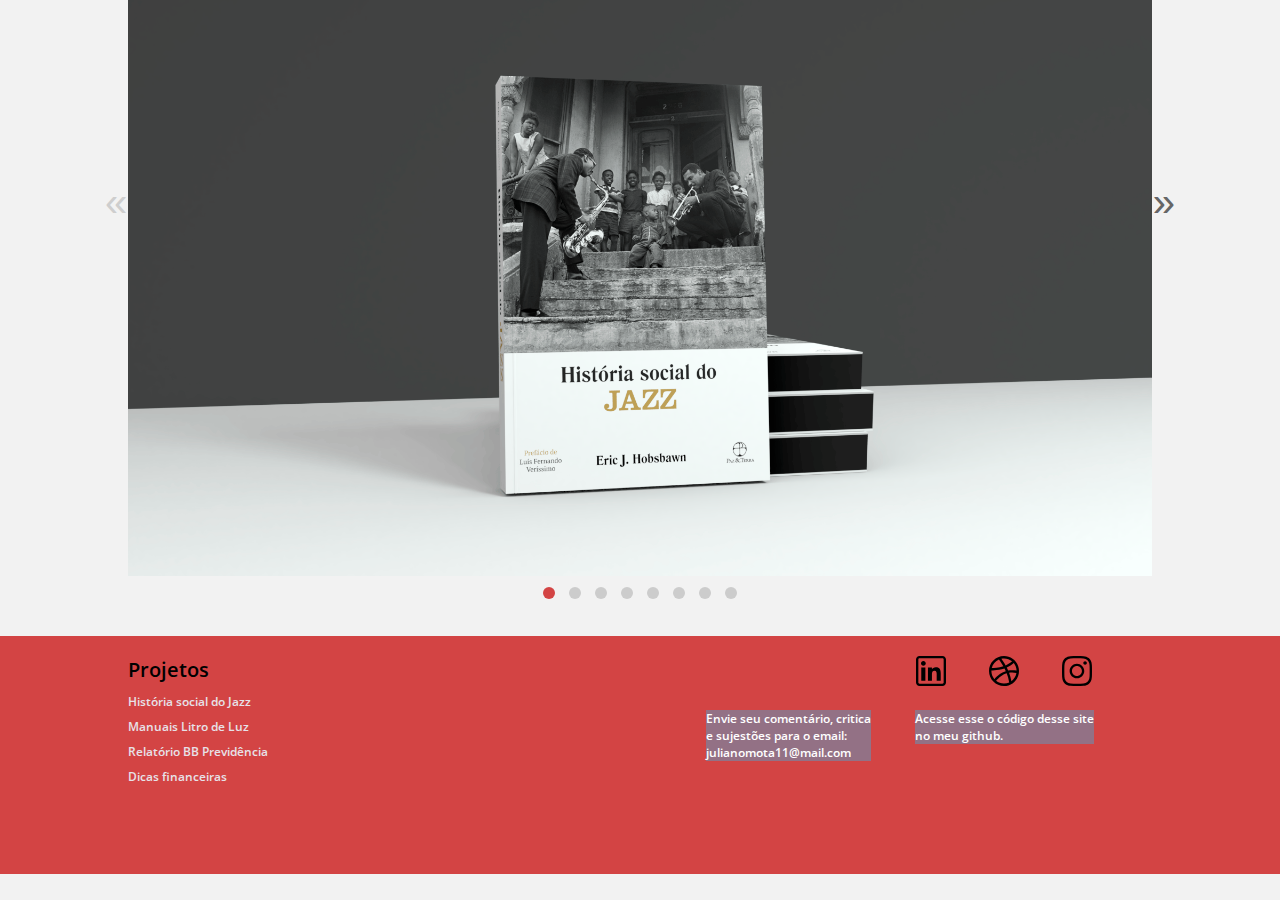
==== commit ab46e88a: "Update jazz.html" ====
--- a/jazz.html
+++ b/jazz.html
@@ -50,7 +50,7 @@
       </script>
     
     <main>
-        <h1 class="titulo_projeto"> História Social do Jazz</h1>
+       <!-- <h1 class="titulo_projeto"> História Social do Jazz</h1>
         <div class="descricao_projeto">
             <div class="escrito">
                 <h4>Ano do Projeto: 2019</h4>
@@ -58,7 +58,7 @@
                 <p class="ferramentas"> Photoshop  Illustrator  Indesign  C4D</p>
                 <p>Projeto acadêmico de redesign do livro História social do jazz. Esta versão foi pensada para, através de fotografias clássicas,
                 complementar o cenário construído por Hobsbawn ao longo da sua interpretação sociocultural do estilo.</p> 
-            </div>
+            </div>  -->
 
             
         </div>
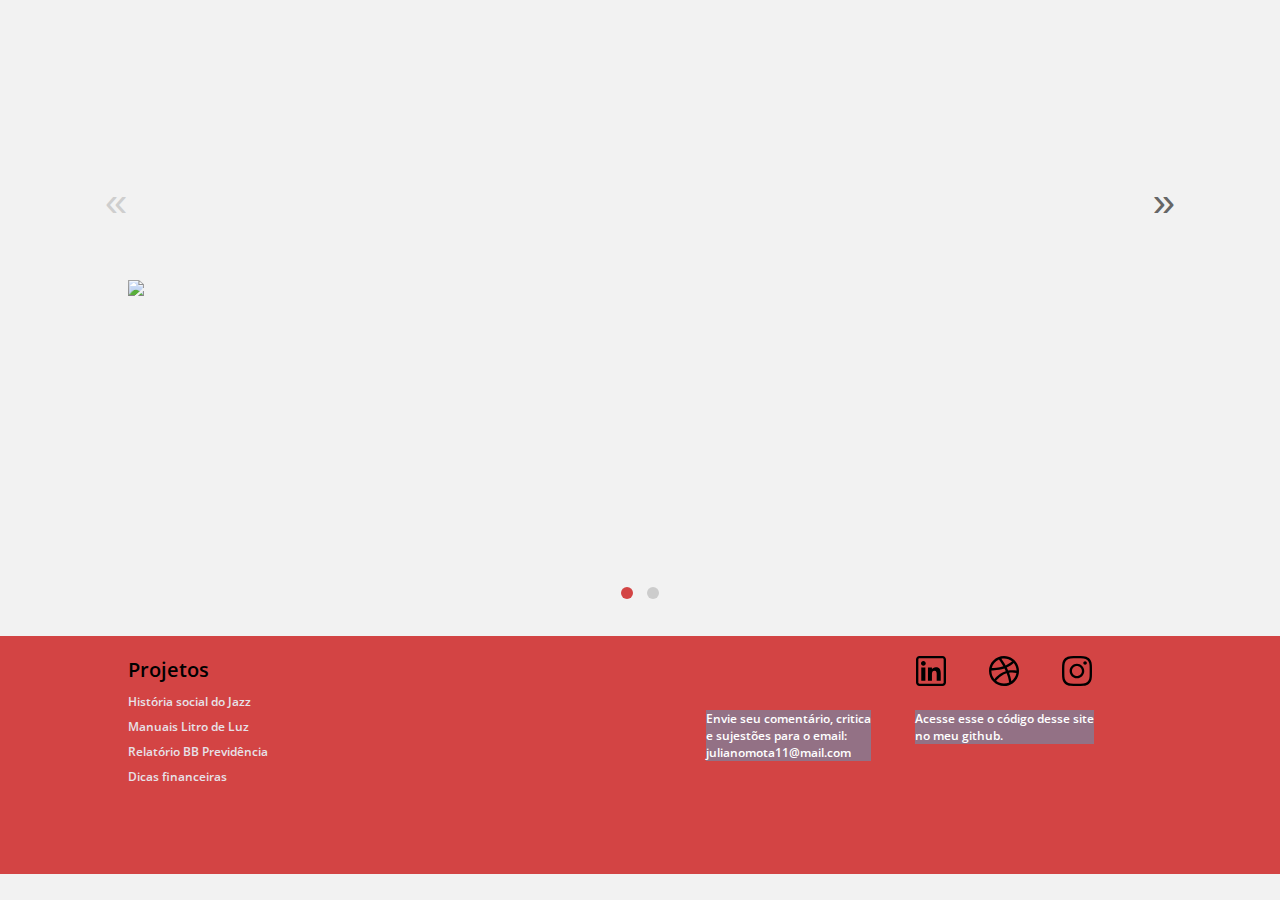
==== commit fdb6cf2e: "Update jazz.html" ====
--- a/jazz.html
+++ b/jazz.html
@@ -19,15 +19,8 @@
     <body>
     <div class="glider-contain">
         <div class="glider">
-          <div><img src="/images/jazz_background.png"></div>
-          <div><img src="/images/jaaz_1.png"></div>
-          <div><img src="/images/jazz_2.png"></div>
-          <div><img src="/images/jazz_3.png"></div>
-          <div><img src="/images/jazz_4.png"></div>
-          <div><img src="/images/jazz_5.png"></div>
-          <div><img src="/images/jazz_6.png"></div>
-          <div><img src="/images/jazz_7.png"></div>
-          
+          <div><img src="/images/objetivos_bbp.png"></div>
+          <div><img src="/images/jaaz_1.png"></div>        
         </div>
       
         <button role="button" aria-label="Previous" class="glider-prev">«</button>
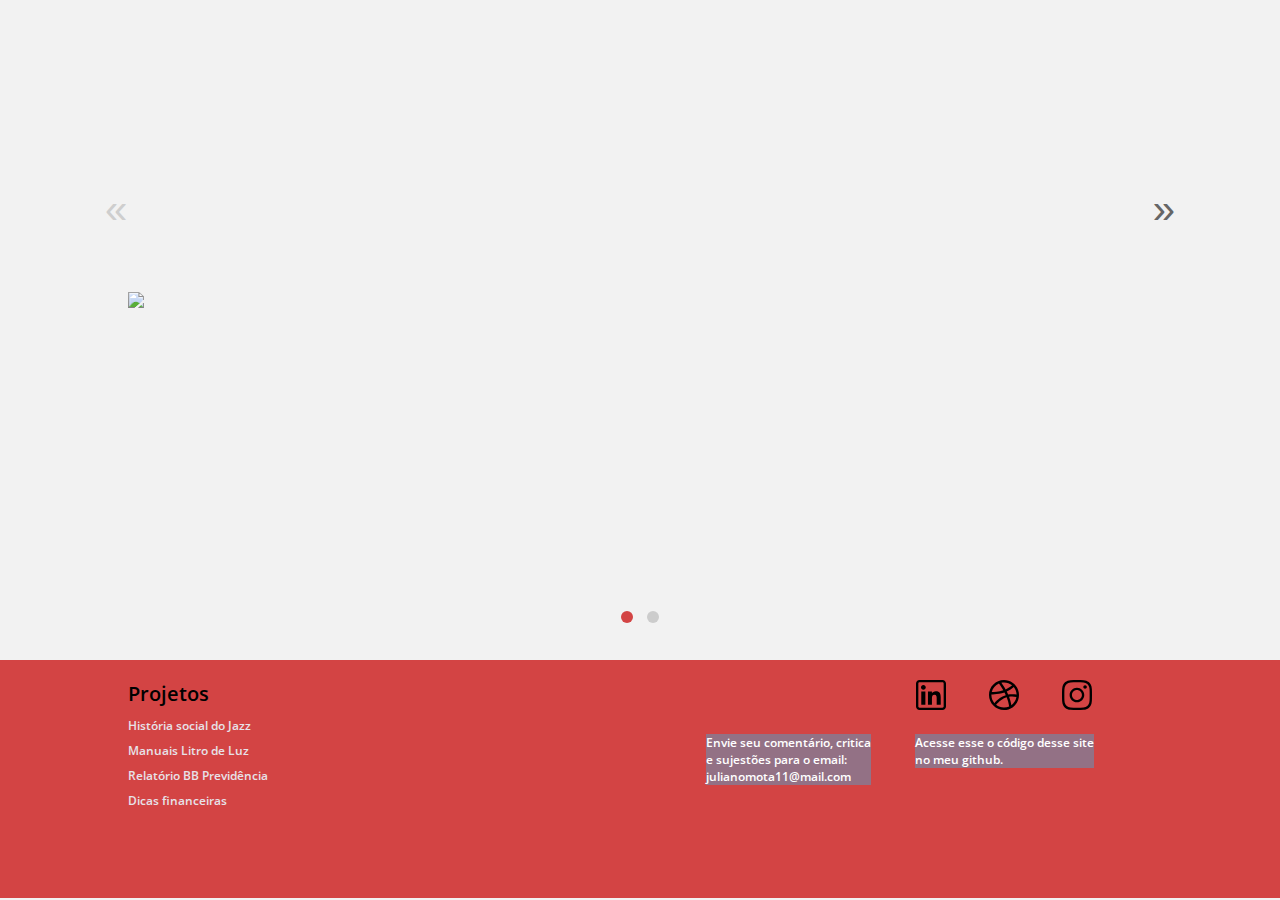
==== commit 87c0c84f: "Update jazz.html" ====
--- a/jazz.html
+++ b/jazz.html
@@ -20,7 +20,7 @@
     <div class="glider-contain">
         <div class="glider">
           <div><img src="/images/objetivos_bbp.png"></div>
-          <div><img src="/images/jaaz_1.png"></div>        
+          <div><img src="/images/bbprevidencia_ui.png"></div>        
         </div>
       
         <button role="button" aria-label="Previous" class="glider-prev">«</button>
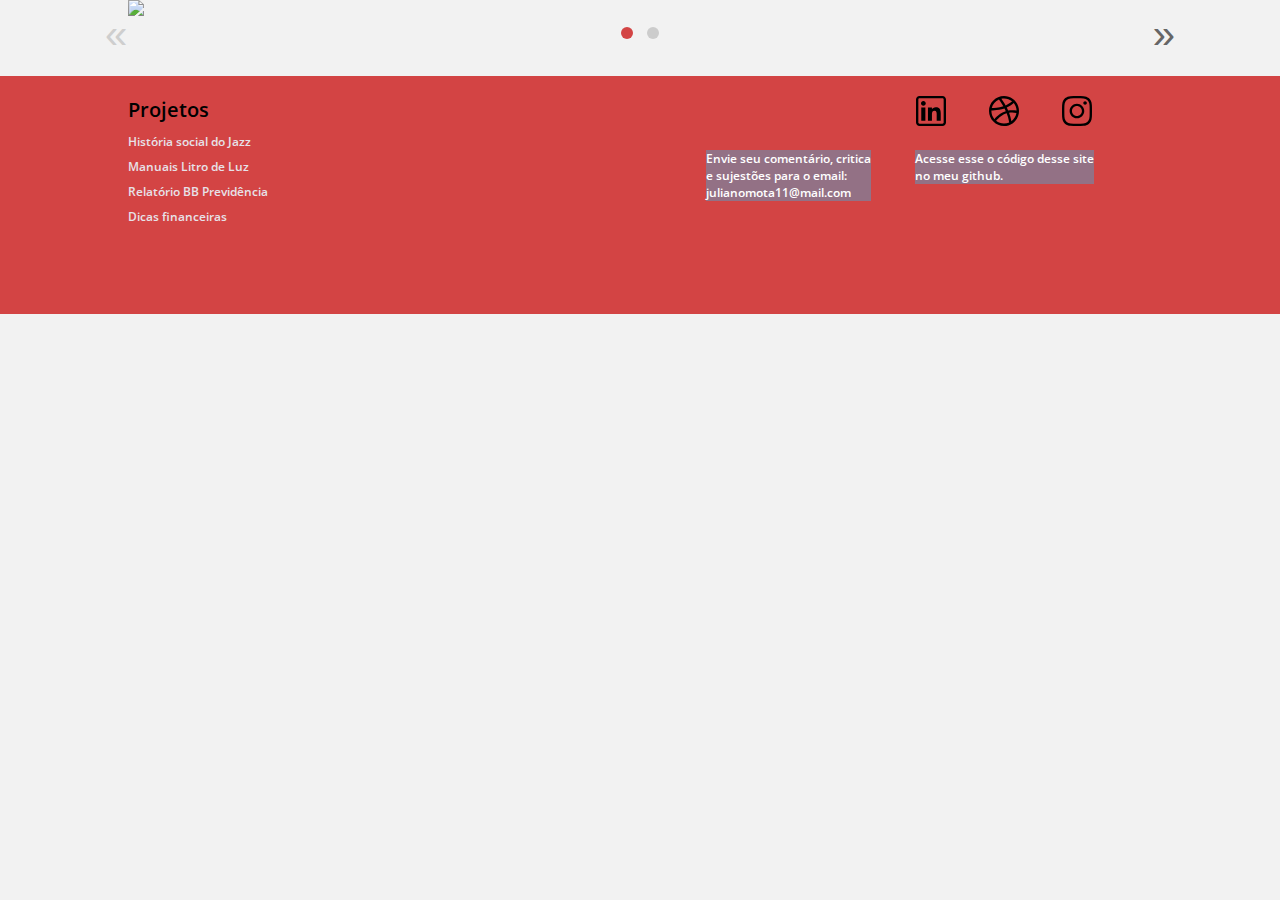
==== commit 70ad4ff2: "Update jazz.html" ====
--- a/jazz.html
+++ b/jazz.html
@@ -20,7 +20,7 @@
     <div class="glider-contain">
         <div class="glider">
           <div><img src="/images/objetivos_bbp.png"></div>
-          <div><img src="/images/bbprevidencia_ui.png"></div>        
+          <div><img src="/images/prototipação_telas.png"></div>        
         </div>
       
         <button role="button" aria-label="Previous" class="glider-prev">«</button>
